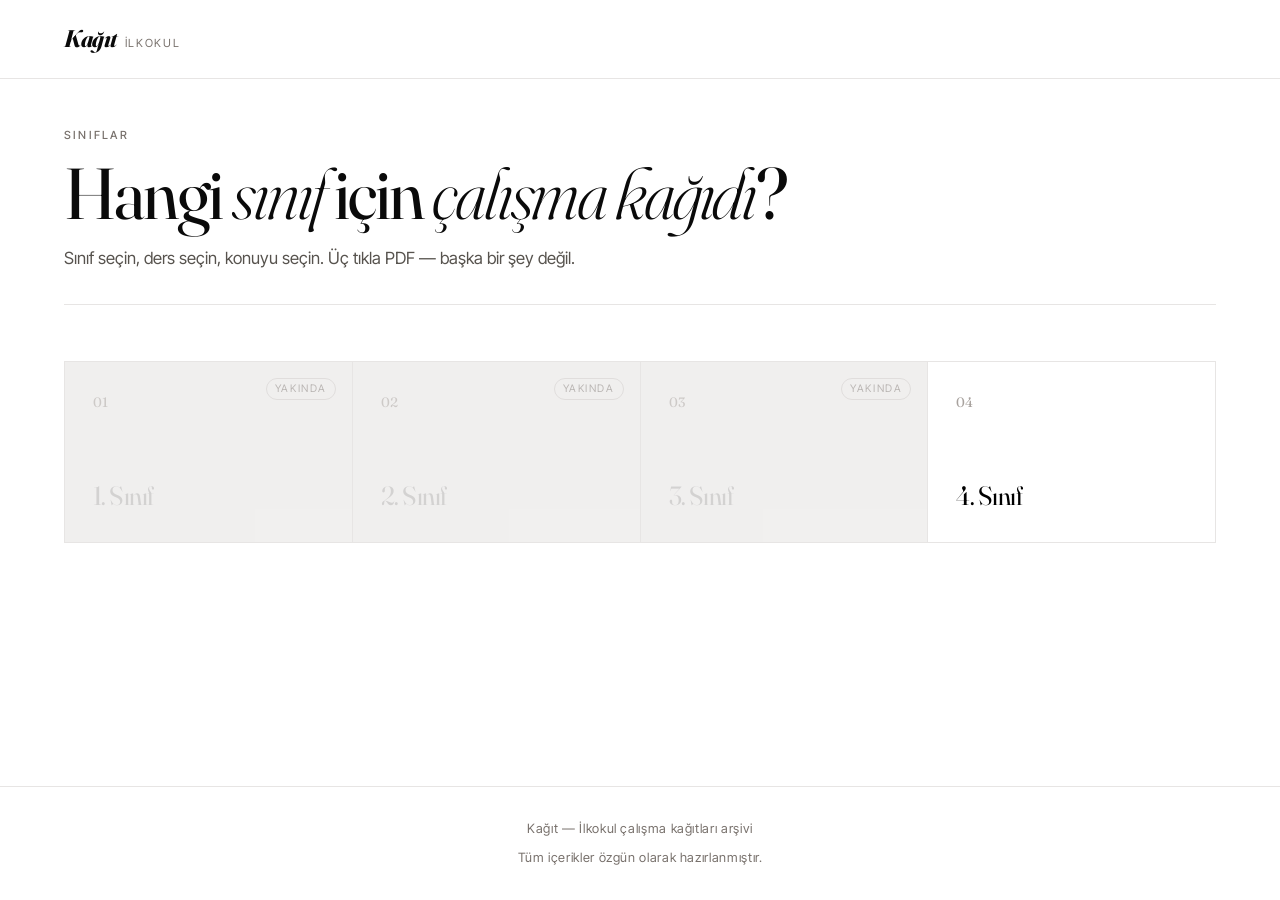
==== index.html @ 5bc9be11 "ilk yükleme" ====
<!DOCTYPE html>
<html lang="tr">
<head>
  <meta charset="UTF-8">
  <meta name="viewport" content="width=device-width, initial-scale=1.0">
  <meta name="description" content="İlkokul öğretmenleri için sınıf, ders ve konuya göre düzenlenmiş çalışma kağıdı arşivi. Reklamsız, üyeliksiz, 3 tıkla PDF.">
  <meta name="theme-color" content="#0a0a0a">
  <link rel="manifest" href="manifest.json">
  <link rel="icon" type="image/svg+xml" href="icons/favicon.svg">
  <title>Kağıt — İlkokul çalışma kağıtları</title>
  <link rel="stylesheet" href="css/stil.css">
</head>
<body>
  <header class="ust-bar">
    <div class="ust-bar-icerik">
      <a href="index.html" class="logo">Kağıt<span class="logo-alt">İlkokul</span></a>
    </div>
  </header>

  <main class="ana">
    <div class="sayfa-baslik">
      <div class="kucuk-etiket" id="sayfa-etiket">Sınıflar</div>
      <h1 class="buyuk-baslik" id="sayfa-baslik">
        Hangi <em>sınıf</em> için <em>çalışma kağıdı</em>?
      </h1>
      <p class="alt-baslik" id="sayfa-alt-baslik">
        Sınıf seçin, ders seçin, konuyu seçin. Üç tıkla PDF — başka bir şey değil.
      </p>
    </div>

    <div class="kart-grid kolon-4" id="kart-kapsayici">
      <div class="yukleniyor">Yükleniyor…</div>
    </div>
  </main>

  <footer class="alt-bilgi">
    <div class="alt-bilgi-icerik">
      <p>Kağıt — İlkokul çalışma kağıtları arşivi</p>
      <p>Tüm içerikler özgün olarak hazırlanmıştır.</p>
    </div>
  </footer>

  <script src="js/uygulama.js"></script>
  <script>anaSayfayiYukle();</script>
</body>
</html>
---- css/stil.css ----
/* === KAĞIT - Stil Dosyası === */
/* Editorial, refined, siyah-beyaz */

@import url('https://fonts.googleapis.com/css2?family=Fraunces:opsz,wght@9..144,300;9..144,400;9..144,500;9..144,600;9..144,700;9..144,800&family=Inter+Tight:wght@300;400;500;600;700&display=swap');

:root {
  --siyah: #0a0a0a;
  --beyaz: #ffffff;
  --gri-100: #f5f5f4;
  --gri-200: #e7e5e4;
  --gri-300: #d6d3d1;
  --gri-400: #a8a29e;
  --gri-500: #78716c;
  --gri-600: #57534e;
  --gri-700: #44403c;
  --gri-800: #292524;
  --gri-900: #1c1917;

  --font-baslik: 'Fraunces', Georgia, serif;
  --font-govde: 'Inter Tight', -apple-system, sans-serif;

  --gecis: 0.4s cubic-bezier(0.16, 1, 0.3, 1);
  --gecis-hizli: 0.2s ease-out;
}

* {
  margin: 0;
  padding: 0;
  box-sizing: border-box;
}

html {
  -webkit-font-smoothing: antialiased;
  -moz-osx-font-smoothing: grayscale;
}

body {
  font-family: var(--font-govde);
  background: var(--beyaz);
  color: var(--siyah);
  line-height: 1.6;
  min-height: 100vh;
  display: flex;
  flex-direction: column;
}

a {
  color: inherit;
  text-decoration: none;
}

button {
  font-family: inherit;
  cursor: pointer;
  border: none;
  background: none;
}

/* === Üst Bar === */
.ust-bar {
  border-bottom: 1px solid var(--gri-200);
  padding: 1.25rem 0;
  position: sticky;
  top: 0;
  background: rgba(255, 255, 255, 0.85);
  backdrop-filter: blur(12px);
  -webkit-backdrop-filter: blur(12px);
  z-index: 100;
}

.ust-bar-icerik {
  max-width: 1200px;
  margin: 0 auto;
  padding: 0 1.5rem;
  display: flex;
  align-items: center;
  justify-content: space-between;
}

.logo {
  font-family: var(--font-baslik);
  font-weight: 700;
  font-size: 1.5rem;
  font-style: italic;
  letter-spacing: -0.02em;
  font-variation-settings: 'opsz' 144;
}

.logo-alt {
  font-family: var(--font-govde);
  font-size: 0.7rem;
  font-weight: 400;
  letter-spacing: 0.15em;
  text-transform: uppercase;
  color: var(--gri-500);
  margin-left: 0.5rem;
  font-style: normal;
}

/* === Ana Bölüm === */
.ana {
  flex: 1;
  max-width: 1200px;
  margin: 0 auto;
  width: 100%;
  padding: 3rem 1.5rem 4rem;
}

/* === Geri Butonu === */
.geri {
  display: inline-flex;
  align-items: center;
  gap: 0.5rem;
  font-size: 0.875rem;
  color: var(--gri-500);
  margin-bottom: 2rem;
  transition: color var(--gecis-hizli);
}

.geri:hover {
  color: var(--siyah);
}

.geri::before {
  content: '←';
  font-size: 1rem;
}

/* === Sayfa Başlığı === */
.sayfa-baslik {
  margin-bottom: 3.5rem;
  padding-bottom: 2rem;
  border-bottom: 1px solid var(--gri-200);
}

.kucuk-etiket {
  font-size: 0.7rem;
  font-weight: 500;
  letter-spacing: 0.2em;
  text-transform: uppercase;
  color: var(--gri-500);
  margin-bottom: 0.75rem;
}

.buyuk-baslik {
  font-family: var(--font-baslik);
  font-size: clamp(2.5rem, 6vw, 4.5rem);
  font-weight: 400;
  line-height: 1;
  letter-spacing: -0.03em;
  font-variation-settings: 'opsz' 144;
}

.buyuk-baslik em {
  font-style: italic;
  font-weight: 300;
}

.alt-baslik {
  margin-top: 1rem;
  font-size: 1.05rem;
  color: var(--gri-600);
  max-width: 600px;
}

/* === Kartlar Grid === */
.kart-grid {
  display: grid;
  gap: 1px;
  background: var(--gri-200);
  border: 1px solid var(--gri-200);
}

.kart-grid.kolon-2 {
  grid-template-columns: repeat(2, 1fr);
}

.kart-grid.kolon-3 {
  grid-template-columns: repeat(3, 1fr);
}

.kart-grid.kolon-4 {
  grid-template-columns: repeat(4, 1fr);
}

@media (max-width: 768px) {
  .kart-grid.kolon-3,
  .kart-grid.kolon-4 {
    grid-template-columns: repeat(2, 1fr);
  }
}

@media (max-width: 480px) {
  .kart-grid.kolon-2,
  .kart-grid.kolon-3,
  .kart-grid.kolon-4 {
    grid-template-columns: 1fr;
  }
}

/* === Tek Kart === */
.kart {
  background: var(--beyaz);
  padding: 2rem 1.75rem;
  display: flex;
  flex-direction: column;
  justify-content: space-between;
  min-height: 180px;
  position: relative;
  transition: background var(--gecis-hizli);
  cursor: pointer;
  text-align: left;
  width: 100%;
}

.kart:hover:not(.kart-pasif) {
  background: var(--siyah);
  color: var(--beyaz);
}

.kart-numara {
  font-family: var(--font-baslik);
  font-size: 0.85rem;
  color: var(--gri-400);
  font-variant-numeric: tabular-nums;
}

.kart:hover:not(.kart-pasif) .kart-numara {
  color: var(--gri-500);
}

.kart-baslik {
  font-family: var(--font-baslik);
  font-size: 1.65rem;
  font-weight: 400;
  letter-spacing: -0.02em;
  line-height: 1.1;
  margin-top: auto;
  font-variation-settings: 'opsz' 144;
}

.kart-aciklama {
  font-size: 0.85rem;
  color: var(--gri-500);
  margin-top: 0.5rem;
  line-height: 1.4;
}

.kart:hover:not(.kart-pasif) .kart-aciklama {
  color: var(--gri-400);
}

.kart-pasif {
  cursor: not-allowed;
  opacity: 0.4;
}

.kart-pasif::after {
  content: 'Yakında';
  position: absolute;
  top: 1rem;
  right: 1rem;
  font-size: 0.65rem;
  letter-spacing: 0.15em;
  text-transform: uppercase;
  color: var(--gri-500);
  border: 1px solid var(--gri-300);
  padding: 0.2rem 0.5rem;
  border-radius: 999px;
}

/* === PDF Kart (Konu sayfası) === */
.pdf-kart {
  background: var(--beyaz);
  padding: 1.75rem;
  display: flex;
  flex-direction: column;
  gap: 1rem;
  min-height: 200px;
  text-align: left;
  width: 100%;
  transition: background var(--gecis-hizli);
}

.pdf-kart:hover {
  background: var(--gri-100);
}

.pdf-ust {
  display: flex;
  justify-content: space-between;
  align-items: flex-start;
}

.pdf-numara {
  font-family: var(--font-baslik);
  font-size: 2rem;
  font-weight: 300;
  font-style: italic;
  font-variation-settings: 'opsz' 144;
  color: var(--siyah);
  line-height: 1;
}

.pdf-soru-sayi {
  font-size: 0.7rem;
  letter-spacing: 0.15em;
  text-transform: uppercase;
  color: var(--gri-500);
  border: 1px solid var(--gri-300);
  padding: 0.25rem 0.6rem;
  border-radius: 999px;
}

.pdf-baslik {
  font-family: var(--font-baslik);
  font-size: 1.15rem;
  font-weight: 500;
  line-height: 1.3;
  letter-spacing: -0.01em;
  margin-top: auto;
}

.pdf-indir {
  margin-top: 0.5rem;
  display: inline-flex;
  align-items: center;
  gap: 0.5rem;
  font-size: 0.85rem;
  font-weight: 500;
  color: var(--siyah);
  border-top: 1px solid var(--gri-200);
  padding-top: 1rem;
  transition: gap var(--gecis-hizli);
}

.pdf-indir::after {
  content: '↓';
  font-size: 1rem;
  transition: transform var(--gecis-hizli);
}

.pdf-kart:hover .pdf-indir {
  gap: 0.75rem;
}

.pdf-kart:hover .pdf-indir::after {
  transform: translateY(2px);
}

/* === Boş Durum === */
.bos-durum {
  text-align: center;
  padding: 5rem 2rem;
  color: var(--gri-500);
}

.bos-durum-baslik {
  font-family: var(--font-baslik);
  font-size: 1.5rem;
  color: var(--siyah);
  margin-bottom: 0.5rem;
  font-style: italic;
}

/* === Alt Bilgi === */
.alt-bilgi {
  border-top: 1px solid var(--gri-200);
  padding: 2rem 1.5rem;
  text-align: center;
  font-size: 0.8rem;
  color: var(--gri-500);
  letter-spacing: 0.05em;
}

.alt-bilgi-icerik {
  max-width: 1200px;
  margin: 0 auto;
}

.alt-bilgi p + p {
  margin-top: 0.5rem;
}

/* === Yükleniyor === */
.yukleniyor {
  text-align: center;
  padding: 4rem 2rem;
  color: var(--gri-400);
  font-style: italic;
  font-family: var(--font-baslik);
}

/* === Animasyonlar === */
@keyframes yumusak-giris {
  from {
    opacity: 0;
    transform: translateY(8px);
  }
  to {
    opacity: 1;
    transform: translateY(0);
  }
}

.kart, .pdf-kart {
  animation: yumusak-giris 0.5s cubic-bezier(0.16, 1, 0.3, 1) backwards;
}

.kart:nth-child(1), .pdf-kart:nth-child(1) { animation-delay: 0.05s; }
.kart:nth-child(2), .pdf-kart:nth-child(2) { animation-delay: 0.1s; }
.kart:nth-child(3), .pdf-kart:nth-child(3) { animation-delay: 0.15s; }
.kart:nth-child(4), .pdf-kart:nth-child(4) { animation-delay: 0.2s; }
.kart:nth-child(5), .pdf-kart:nth-child(5) { animation-delay: 0.25s; }
.kart:nth-child(6), .pdf-kart:nth-child(6) { animation-delay: 0.3s; }

/* === Mobil === */
@media (max-width: 768px) {
  .ana {
    padding: 2rem 1.25rem 3rem;
  }

  .sayfa-baslik {
    margin-bottom: 2.5rem;
    padding-bottom: 1.5rem;
  }

  .kart {
    padding: 1.5rem 1.25rem;
    min-height: 140px;
  }

  .kart-baslik {
    font-size: 1.35rem;
  }

  .pdf-kart {
    padding: 1.25rem;
    min-height: auto;
  }
}
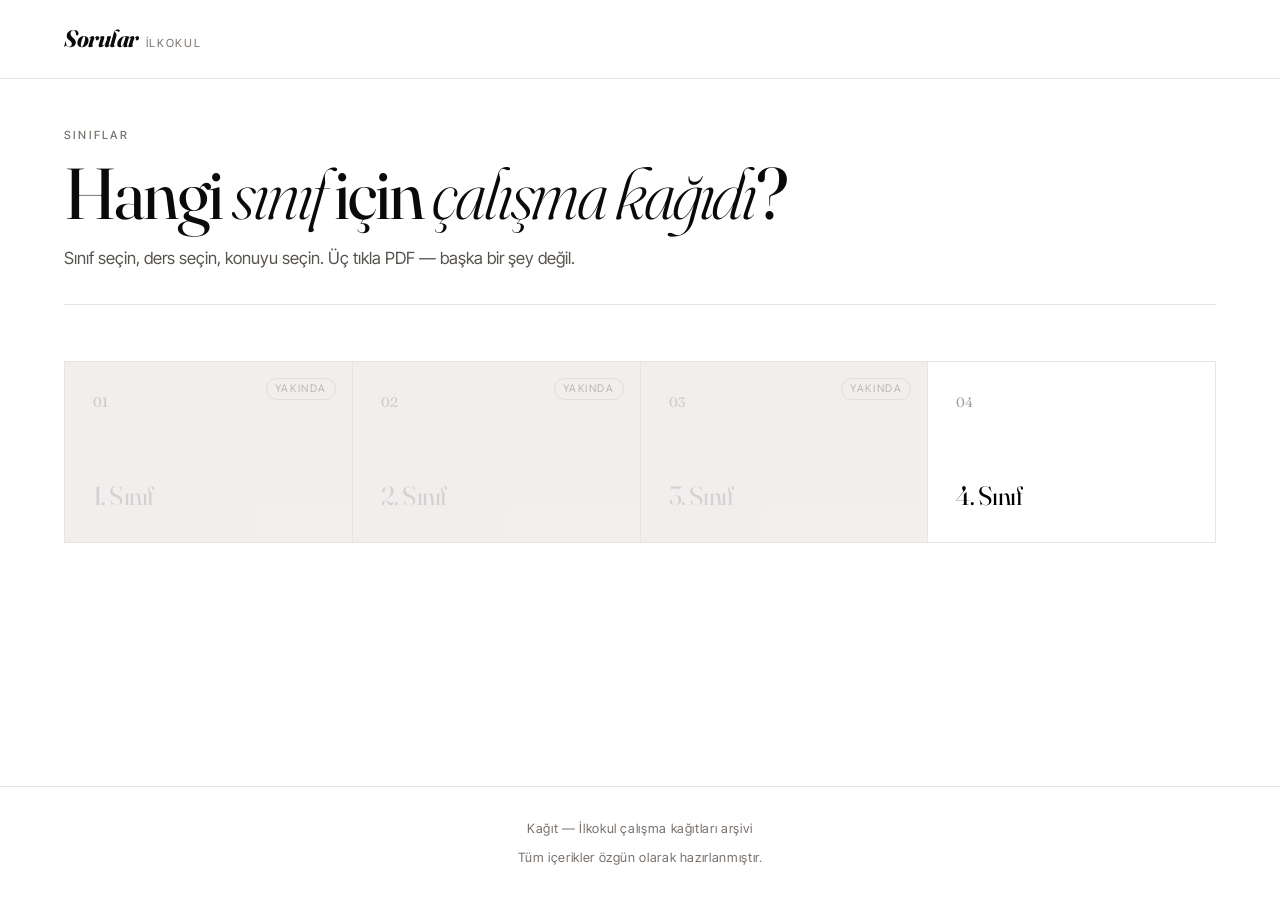
==== commit 64484790: "logo değiştirildi" ====
--- a/index.html
+++ b/index.html
@@ -13,7 +13,7 @@
 <body>
   <header class="ust-bar">
     <div class="ust-bar-icerik">
-      <a href="index.html" class="logo">Kağıt<span class="logo-alt">İlkokul</span></a>
+      <a href="index.html" class="logo">Sorular<span class="logo-alt">İlkokul</span></a>
     </div>
   </header>
 
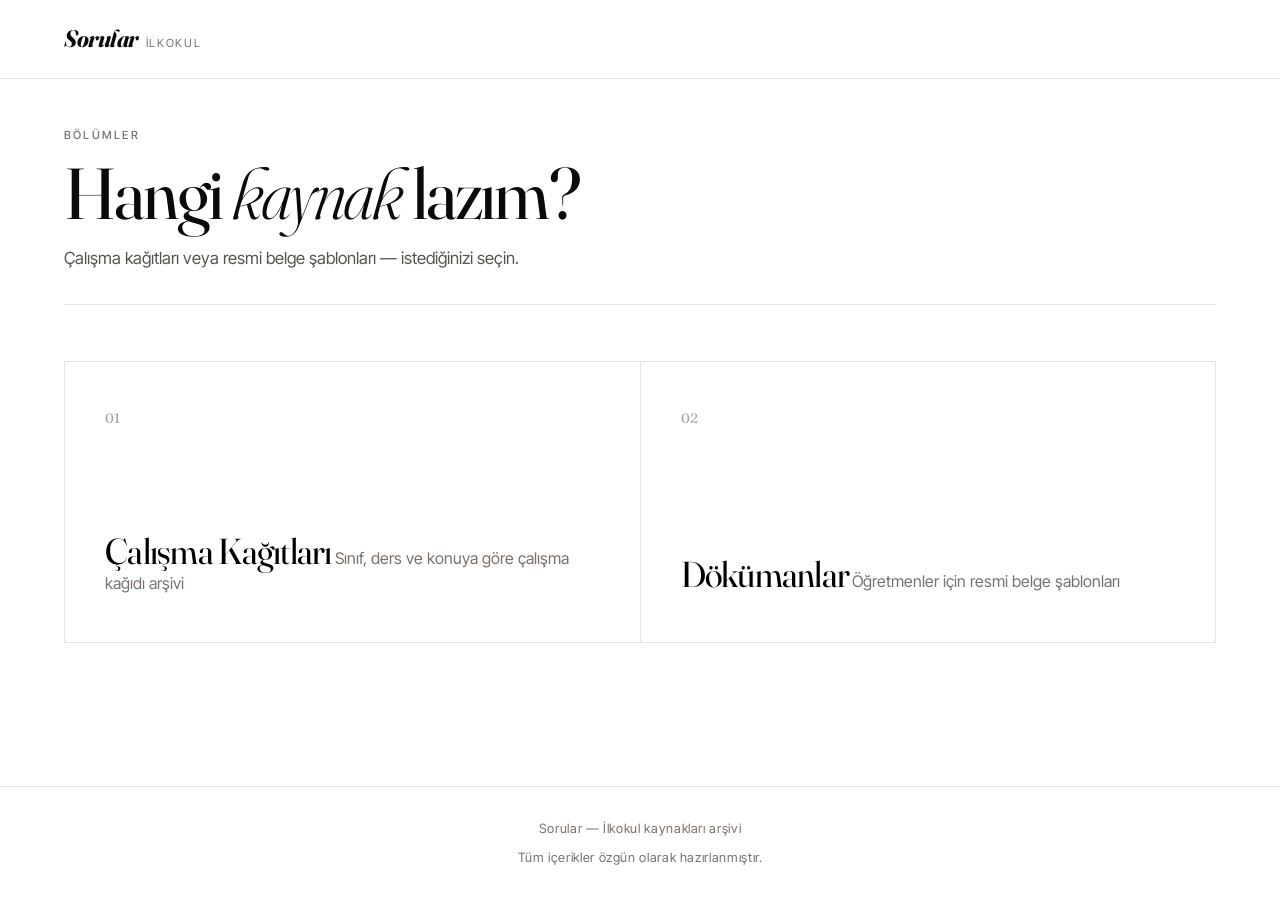
==== commit 37c48599: "cloudflare analytics eklendi" ====
--- a/index.html
+++ b/index.html
@@ -3,11 +3,11 @@
 <head>
   <meta charset="UTF-8">
   <meta name="viewport" content="width=device-width, initial-scale=1.0">
-  <meta name="description" content="İlkokul öğretmenleri için sınıf, ders ve konuya göre düzenlenmiş çalışma kağıdı arşivi. Reklamsız, üyeliksiz, 3 tıkla PDF.">
+  <meta name="description" content="İlkokul öğretmenleri için çalışma kağıtları ve resmi belge şablonları arşivi.">
   <meta name="theme-color" content="#0a0a0a">
   <link rel="manifest" href="manifest.json">
   <link rel="icon" type="image/svg+xml" href="icons/favicon.svg">
-  <title>Kağıt — İlkokul çalışma kağıtları</title>
+  <title>Sorular — İlkokul kaynakları</title>
   <link rel="stylesheet" href="css/stil.css">
 </head>
 <body>
@@ -19,28 +19,29 @@
 
   <main class="ana">
     <div class="sayfa-baslik">
-      <div class="kucuk-etiket" id="sayfa-etiket">Sınıflar</div>
+      <div class="kucuk-etiket" id="sayfa-etiket">Bölümler</div>
       <h1 class="buyuk-baslik" id="sayfa-baslik">
-        Hangi <em>sınıf</em> için <em>çalışma kağıdı</em>?
+        Hangi <em>kaynak</em> lazım?
       </h1>
       <p class="alt-baslik" id="sayfa-alt-baslik">
-        Sınıf seçin, ders seçin, konuyu seçin. Üç tıkla PDF — başka bir şey değil.
+        Çalışma kağıtları veya resmi belge şablonları — istediğinizi seçin.
       </p>
     </div>
 
-    <div class="kart-grid kolon-4" id="kart-kapsayici">
+    <div class="kart-grid kolon-2" id="kart-kapsayici">
       <div class="yukleniyor">Yükleniyor…</div>
     </div>
   </main>
 
   <footer class="alt-bilgi">
     <div class="alt-bilgi-icerik">
-      <p>Kağıt — İlkokul çalışma kağıtları arşivi</p>
+      <p>Sorular — İlkokul kaynakları arşivi</p>
       <p>Tüm içerikler özgün olarak hazırlanmıştır.</p>
     </div>
   </footer>
 
   <script src="js/uygulama.js"></script>
   <script>anaSayfayiYukle();</script>
+  <!-- Cloudflare Web Analytics --><script defer src='https://static.cloudflareinsights.com/beacon.min.js' data-cf-beacon='{"token": "ec6e29afdb5e4013ab05e519f7149c2c"}'></script><!-- End Cloudflare Web Analytics -->
 </body>
-</html>
+</html>
--- a/css/stil.css
+++ b/css/stil.css
@@ -250,9 +250,153 @@
   color: var(--gri-400);
 }
 
+/* === REHBER BÖLÜMÜ === */
+.rehber-baslik {
+  text-align: center;
+  margin-bottom: 3rem;
+  padding-top: 4rem;
+  border-top: 1px solid var(--gri-200);
+}
+
+.rehber-h2 {
+  font-family: var(--font-serif);
+  font-size: clamp(2.5rem, 5vw, 4rem);
+  font-weight: 400;
+  letter-spacing: -0.02em;
+  margin: 1rem 0 0.5rem;
+  line-height: 1.05;
+}
+
+.rehber-h2 em {
+  font-style: italic;
+  font-weight: 400;
+}
+
+.rehber-adimlar {
+  display: grid;
+  grid-template-columns: 1fr;
+  gap: 4rem;
+  margin: 3rem 0;
+}
+
+.rehber-adim {
+  margin: 0;
+  display: grid;
+  grid-template-columns: 1fr 1fr;
+  gap: 3rem;
+  align-items: start;
+}
+
+.rehber-adim:nth-child(even) {
+  grid-template-columns: 1fr 1fr;
+  direction: rtl;
+}
+
+.rehber-adim:nth-child(even) > * {
+  direction: ltr;
+}
+
+.rehber-adim img {
+  width: 100%;
+  height: auto;
+  border: 1px solid var(--gri-200);
+  border-radius: 4px;
+  box-shadow: 0 8px 32px rgba(0, 0, 0, 0.06);
+}
+
+.rehber-adim figcaption {
+  display: flex;
+  flex-direction: column;
+  gap: 0.75rem;
+  padding-top: 2rem;
+}
+
+.rehber-adim .adim-numara {
+  font-family: var(--font-serif);
+  font-size: 4rem;
+  font-style: italic;
+  color: var(--gri-300);
+  line-height: 1;
+  margin-bottom: 0.5rem;
+}
+
+.rehber-adim figcaption strong {
+  font-family: var(--font-serif);
+  font-size: 2rem;
+  font-weight: 400;
+  letter-spacing: -0.01em;
+  line-height: 1.2;
+}
+
+.rehber-adim figcaption span:not(.adim-numara) {
+  font-size: 1.05rem;
+  line-height: 1.6;
+  color: var(--gri-600);
+}
+
+.rehber-not {
+  background: var(--gri-50);
+  border-left: 3px solid var(--gri-900);
+  padding: 1.5rem 2rem;
+  margin-top: 3rem;
+  font-size: 0.95rem;
+  line-height: 1.6;
+  color: var(--gri-700);
+}
+
+.rehber-not strong {
+  color: var(--gri-900);
+  font-weight: 600;
+}
+
+@media (max-width: 768px) {
+  .rehber-adim,
+  .rehber-adim:nth-child(even) {
+    grid-template-columns: 1fr;
+    gap: 1.5rem;
+    direction: ltr;
+  }
+
+  .rehber-adim figcaption {
+    padding-top: 0;
+  }
+
+  .rehber-adim .adim-numara {
+    font-size: 3rem;
+  }
+
+  .rehber-adim figcaption strong {
+    font-size: 1.5rem;
+  }
+}
+
+.kart-buyuk {
+  min-height: 280px;
+  padding: 3rem 2.5rem;
+}
+
+.kart-buyuk .kart-baslik {
+  font-size: 2.25rem;
+}
+
+.kart-buyuk .kart-aciklama {
+  font-size: 1rem;
+  margin-top: 0.75rem;
+}
+
+@media (max-width: 768px) {
+  .kart-buyuk {
+    min-height: 200px;
+    padding: 2rem 1.5rem;
+  }
+  .kart-buyuk .kart-baslik {
+    font-size: 1.65rem;
+  }
+}
+
 .kart-pasif {
   cursor: not-allowed;
-  opacity: 0.4;
+  opacity: 0.5;
 }
 
 .kart-pasif::after {
